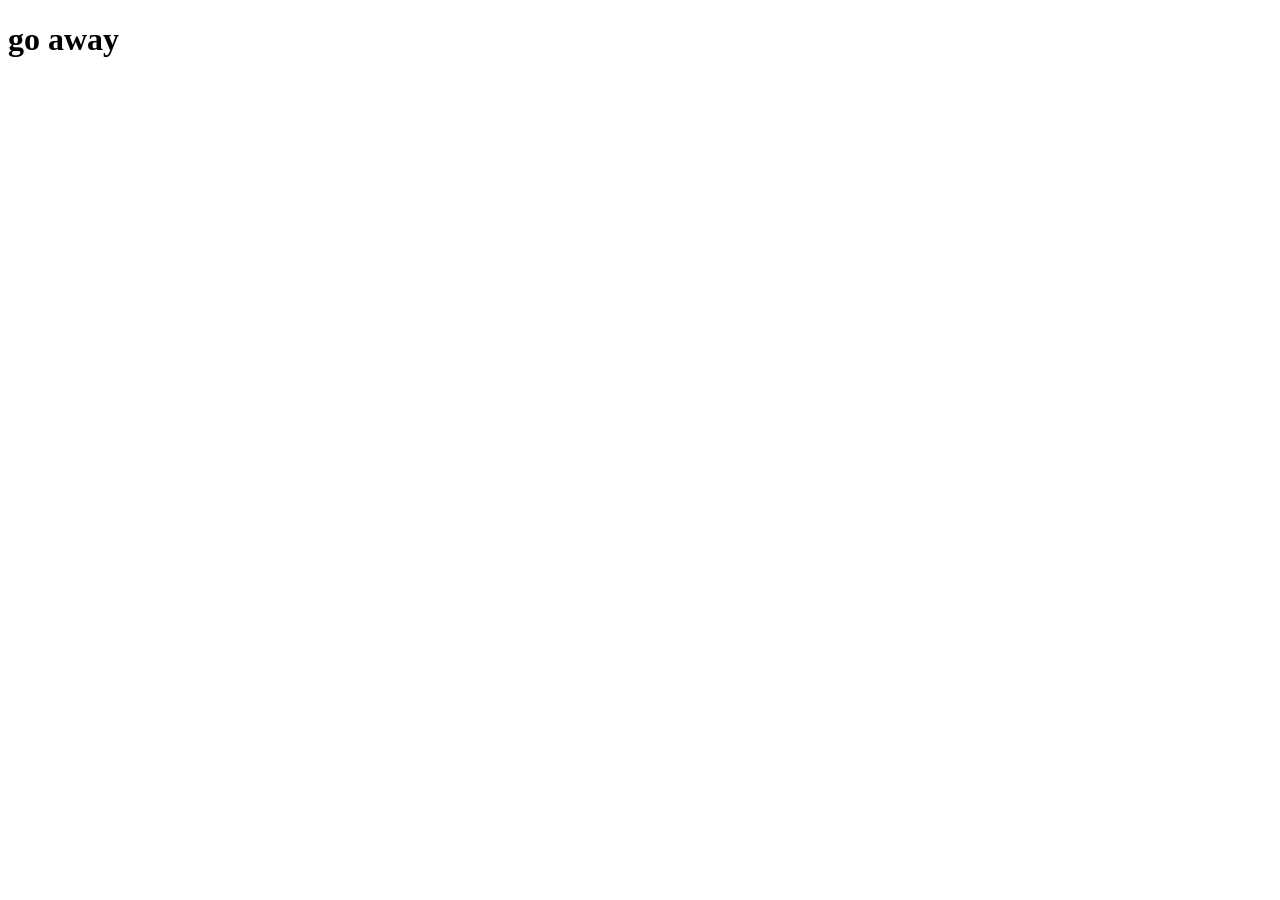
==== index.html @ fe4f71ed "Initial commit" ====
<!DOCTYPE html>
<html lang="en">
<head>
    <meta charset="UTF-8">
    <meta name="viewport" content="width=device-width, initial-scale=1.0">
    <title>My Site</title>
    <script src="https://cdn.tailwindcss.com"></script>
</head>
<body>
    <div class="bg-neutral-500 h-10 w-full border-2 border-neutral-800 rounded-md my-10 p-6 flex justify-center items-center">
        <h1 class="text-center font-mono font-extrabold text-white text-[40px]">go away</h1>
    </div>
</body>
</html>
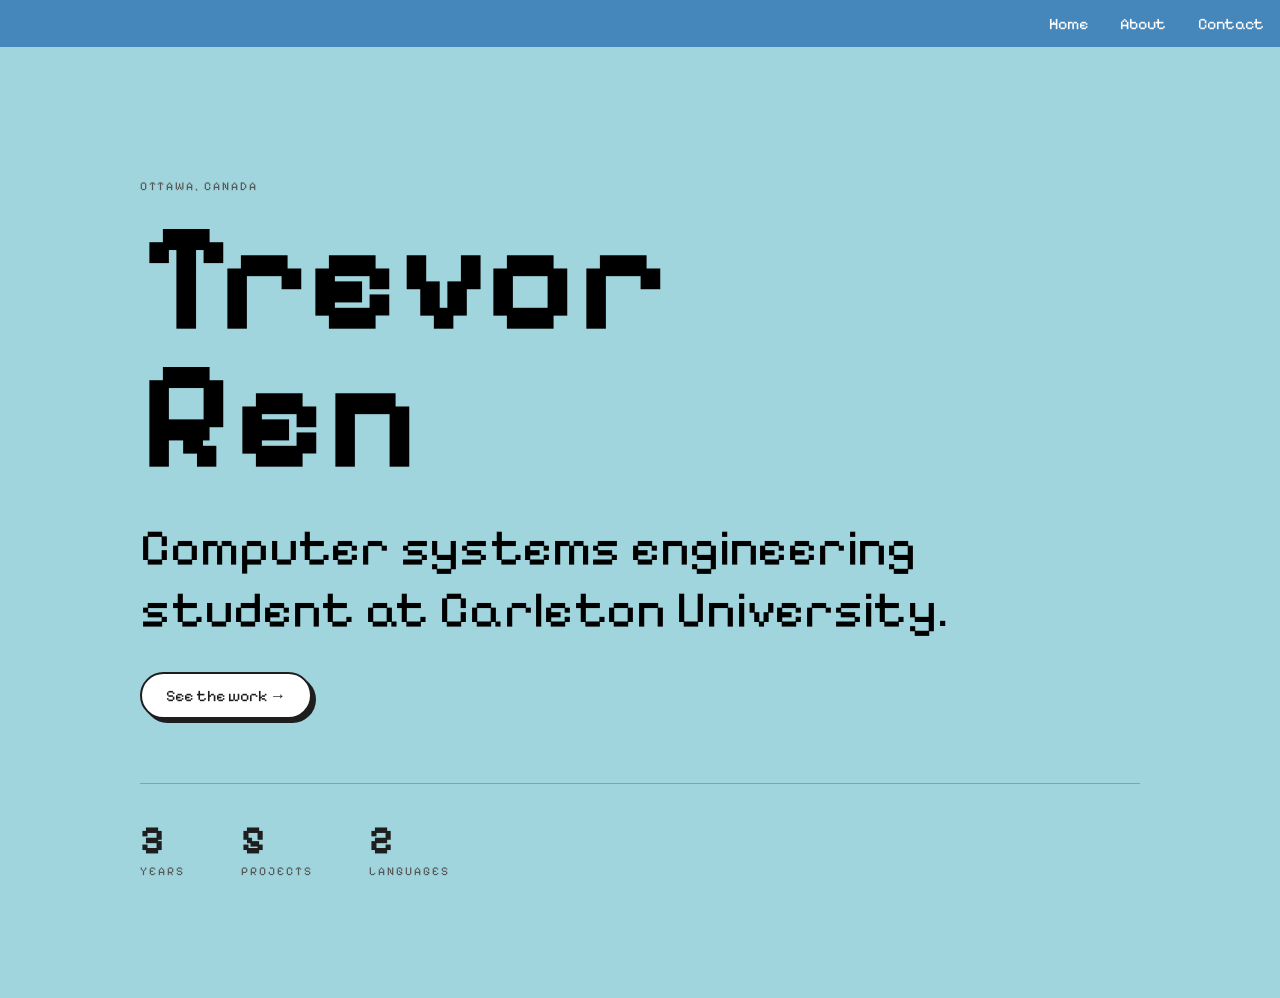
==== commit 032f558d: "title page" ====
--- a/index.html
+++ b/index.html
@@ -3,12 +3,29 @@
 <head>
     <meta charset="UTF-8">
     <meta name="viewport" content="width=device-width, initial-scale=1.0">
-    <title>My Site</title>
-    <script src="https://cdn.tailwindcss.com"></script>
+    <title>Trevor Ren</title>
+    <link rel="stylesheet" href="styles.css">
+
 </head>
 <body>
-    <div class="bg-neutral-500 h-10 w-full border-2 border-neutral-800 rounded-md my-10 p-6 flex justify-center items-center">
-        <h1 class="text-center font-mono font-extrabold text-white text-[40px]">go away</h1>
-    </div>
+    <ul>
+        <li><a href="index.html">Home</a></li>
+        <li><a href="about.html">About</a></li>
+        <li><a href="projects.html">Contact</a></li>
+    </ul>
+
+    <section class="intro">
+        <p class="location">OTTAWA, CANADA</p>
+        <h1>Trevor<br>Ren   </h1>
+        <p class="tagline">Computer systems engineering student at Carleton University.</p>
+
+        <a class="btn" href="#projects">See the work →</a>
+
+        <div class="stats">
+        <div><span>3</span>YEARS</div>
+        <div><span>5</span>PROJECTS</div>
+        <div><span>2</span>LANGUAGES</div>
+        </div>
+    </section>
 </body>
 </html>
--- a/styles.css
+++ b/styles.css
@@ -0,0 +1,103 @@
+@import url('https://fonts.googleapis.com/css2?family=Pixelify+Sans:wght@400..700&family=Silkscreen:wght@400;700&display=swap');
+
+
+
+body {
+  margin: 0;
+  font-family: "Pixelify Sans", sans-serif;
+  background-color: #a0d5dd;
+  background-size: 6px 6px;
+}
+ul {
+  list-style-type: none;
+  margin: 0;
+  padding: 0;
+  background-color: #4587bb;
+  display: flex;
+  justify-content: right;
+  align-items: center;
+  position: sticky;
+}
+
+ul li a {
+  display: block;
+  color: white;
+  padding: 14px 16px;
+  text-decoration: none;
+
+}
+
+ul li a:hover {
+    background-color: #40618a;
+    transform: translateY(-4px);  
+}
+.logo {
+    margin-right: auto;
+}
+.logo a {
+  padding: 8px 5px;
+}
+
+.logo img {
+  height: 36px;
+  display: inline;
+}
+.intro{
+  max-width: 1000px;
+  margin: 0 auto;
+  padding: 120px 24px;
+}
+.location {
+  font-size: 12px;
+  letter-spacing: 2px;
+  color: #555;
+}
+
+.intro h1 {
+  font-size: clamp(80px, 12vw, 160px); 
+  line-height: 0.9;
+  margin: 16px 0 32px;
+  
+}
+.tagline {
+  font-size: clamp(24px, 4vw, 56px);
+  line-height: 1.2;
+  font-weight: 400;
+  margin: 0 0 32px;
+}
+.btn {
+  display: inline-block;
+  padding: 12px 24px;
+  border: 2px solid #1e1e1e;
+  border-radius: 999px;
+  box-shadow: 4px 4px 0 #1e1e1e;
+  background: white;
+  color: #1e1e1e;
+  text-decoration: none;
+
+
+  background: linear-gradient(#1e1e1e, #1e1e1e) left / 0% 100% no-repeat, white;
+  transition: background-size 0.4s ease, color 0.4s ease;
+}
+.btn:hover {
+  transform: translateY(-3px);
+}
+
+.stats {
+  display: flex;
+  gap: 56px;
+  margin-top: 64px;
+  padding-top: 32px;
+  border-top: 1px solid #999;
+  font-size: 12px;
+  letter-spacing: 2px;
+  color: #555;
+}
+
+.stats span {
+  display: block;
+  font-size: 40px;
+  font-weight: 700;
+  letter-spacing: 0;
+  color: #1e1e1e;
+}
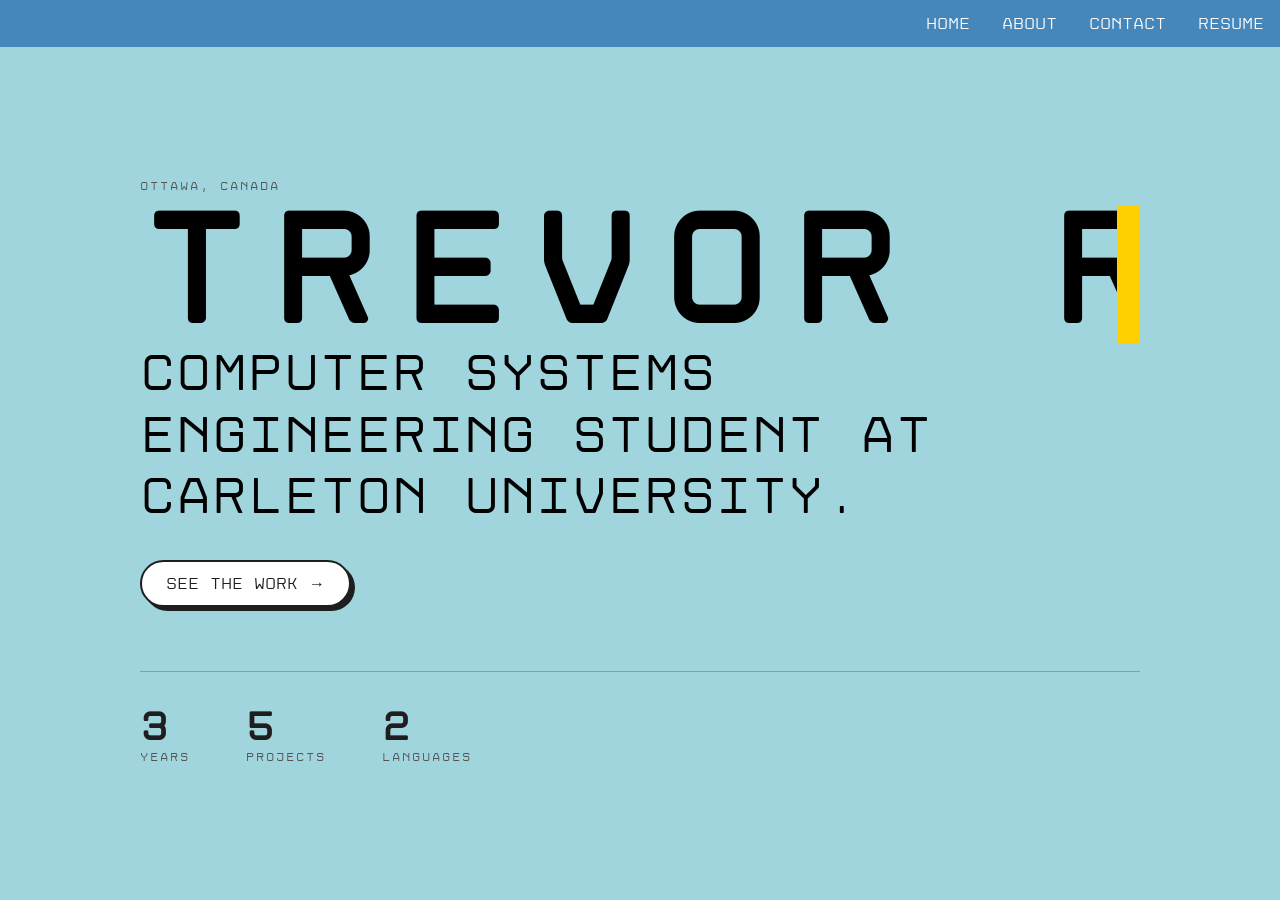
==== commit ed919b34: "title page update" ====
--- a/index.html
+++ b/index.html
@@ -12,11 +12,15 @@
         <li><a href="index.html">Home</a></li>
         <li><a href="about.html">About</a></li>
         <li><a href="projects.html">Contact</a></li>
+        <li><a href="">Resume</a></li>
     </ul>
 
     <section class="intro">
         <p class="location">OTTAWA, CANADA</p>
-        <h1>Trevor<br>Ren   </h1>
+        <h1 class="typewriter">
+            <span class="l1">Trevor</span>
+            <span class="l2">Ren</span>
+        </h1>
         <p class="tagline">Computer systems engineering student at Carleton University.</p>
 
         <a class="btn" href="#projects">See the work →</a>
--- a/styles.css
+++ b/styles.css
@@ -1,10 +1,12 @@
 @import url('https://fonts.googleapis.com/css2?family=Pixelify+Sans:wght@400..700&family=Silkscreen:wght@400;700&display=swap');
 
-
-
+@font-face {
+  font-family: "disketmono";
+  src: url(Disket-Mono-Regular.ttf)
+}
 body {
   margin: 0;
-  font-family: "Pixelify Sans", sans-serif;
+  font-family: "disketmono";
   background-color: #a0d5dd;
   background-size: 6px 6px;
 }
@@ -31,17 +33,8 @@
     background-color: #40618a;
     transform: translateY(-4px);  
 }
-.logo {
-    margin-right: auto;
-}
-.logo a {
-  padding: 8px 5px;
-}
 
-.logo img {
-  height: 36px;
-  display: inline;
-}
+
 .intro{
   max-width: 1000px;
   margin: 0 auto;
@@ -57,14 +50,35 @@
   font-size: clamp(80px, 12vw, 160px); 
   line-height: 0.9;
   margin: 16px 0 32px;
-  
+
+  overflow: hidden; /* Ensures the content is not revealed until the animation */
+  border-right: .15em solid rgb(255, 208, 0); /* The typwriter cursor */
+  white-space: nowrap; /* Keeps the content on a single line */
+  margin: 0 auto; /* Gives that scrolling effect as the typing happens */
+  letter-spacing: .15em; /* Adjust as needed */
+  animation: 
+    typing 3.5s steps(30, end),
+    blink-caret .75s step-end infinite;
 }
+
+@keyframes typing {
+  from { width: 0 }
+  to { width: 100% }
+}
+
+/* The typewriter cursor effect */
+@keyframes blink-caret {
+  from, to { border-color: transparent }
+  50% { border-color: rgb(255, 208, 0); }
+}
+
 .tagline {
   font-size: clamp(24px, 4vw, 56px);
   line-height: 1.2;
   font-weight: 400;
   margin: 0 0 32px;
 }
+
 .btn {
   display: inline-block;
   padding: 12px 24px;
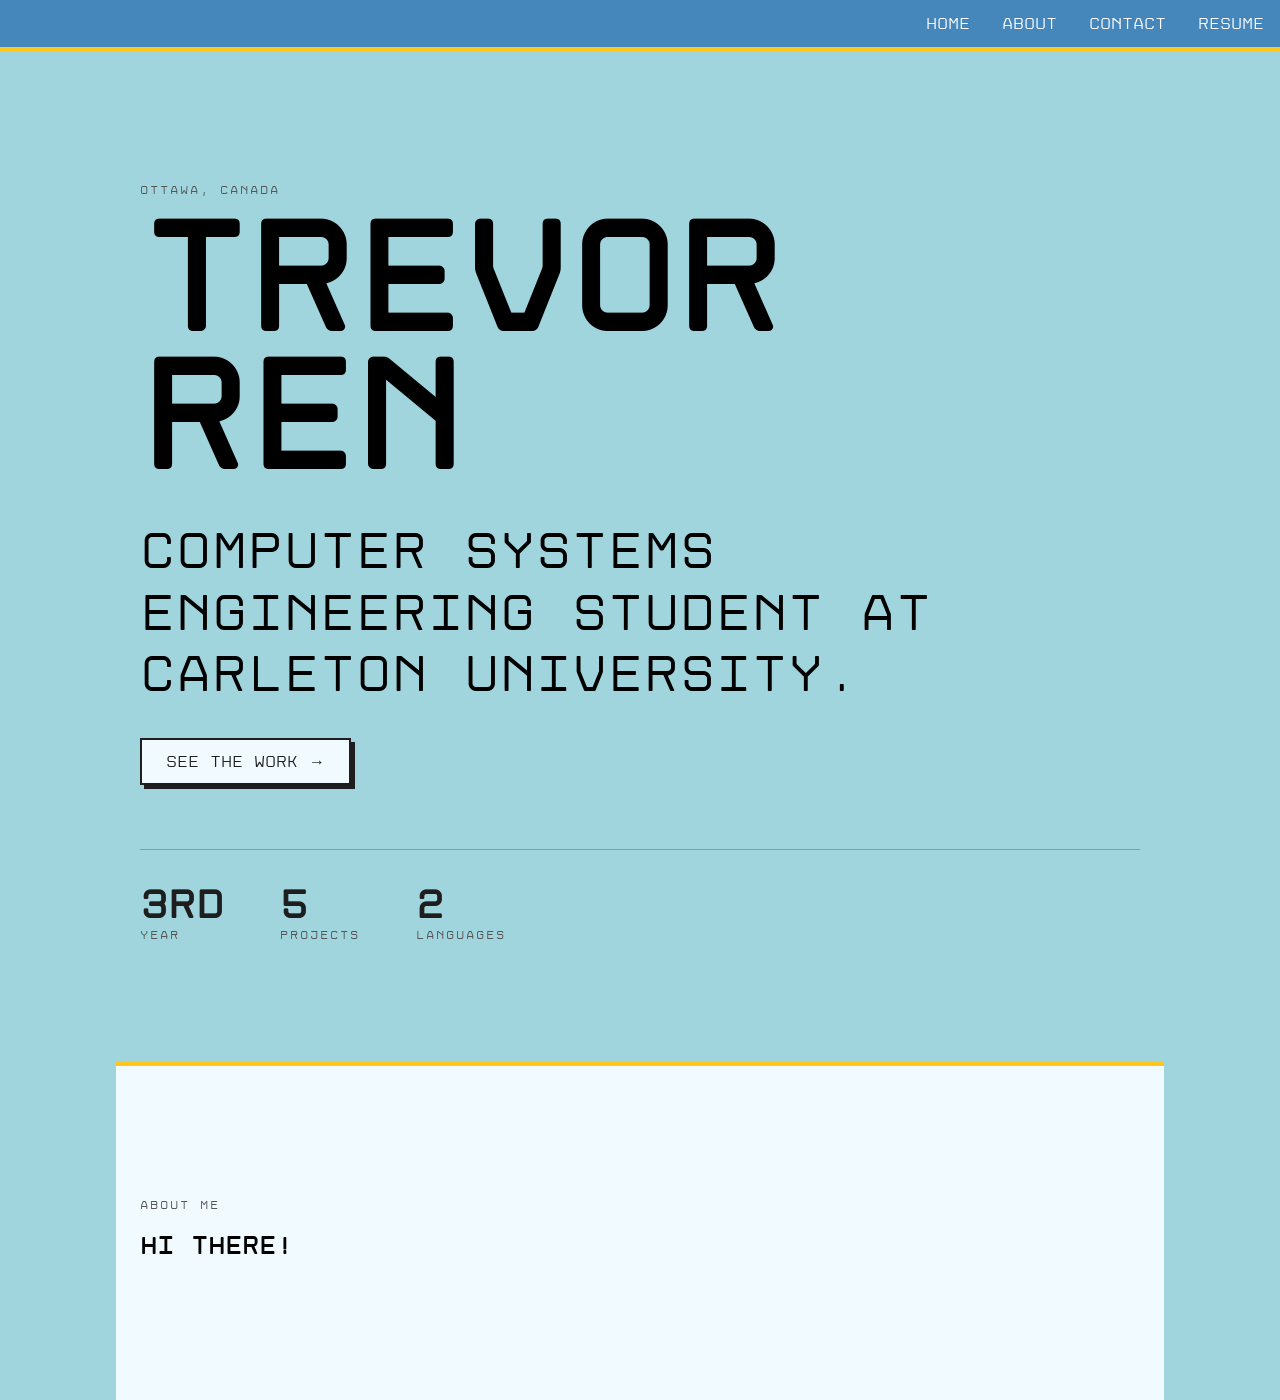
==== commit 4c0fdb5a: "new section" ====
--- a/index.html
+++ b/index.html
@@ -8,12 +8,15 @@
 
 </head>
 <body>
-    <ul>
-        <li><a href="index.html">Home</a></li>
-        <li><a href="about.html">About</a></li>
-        <li><a href="projects.html">Contact</a></li>
-        <li><a href="">Resume</a></li>
-    </ul>
+    <nav class = "navbar">
+        <ul>
+            <li><a href="index.html">Home</a></li>
+            <li><a href="about.html">About</a></li>
+            <li><a href="projects.html">Contact</a></li>
+            <li><a href="">Resume</a></li>
+        </ul>
+    </nav>
+    
 
     <section class="intro">
         <p class="location">OTTAWA, CANADA</p>
@@ -26,10 +29,21 @@
         <a class="btn" href="#projects">See the work →</a>
 
         <div class="stats">
-        <div><span>3</span>YEARS</div>
+        <div><span>3rd</span>YEAR</div>
         <div><span>5</span>PROJECTS</div>
         <div><span>2</span>LANGUAGES</div>
         </div>
     </section>
+    
+
+    <section class = "section">
+        <div class ="container">
+            <p class="location">About me</p>
+            <h2>Hi there!</h2>
+            
+        </div>
+    </section>
+
+
 </body>
 </html>
--- a/styles.css
+++ b/styles.css
@@ -4,21 +4,30 @@
   font-family: "disketmono";
   src: url(Disket-Mono-Regular.ttf)
 }
+
+/* body*/
 body {
   margin: 0;
   font-family: "disketmono";
   background-color: #a0d5dd;
   background-size: 6px 6px;
 }
+
+/*navbar */
+.navbar {
+  position: sticky;
+  top: 0;
+  z-index: 1;
+}
 ul {
   list-style-type: none;
   margin: 0;
   padding: 0;
   background-color: #4587bb;
+  border-bottom: 4px solid #ffc61b;
   display: flex;
   justify-content: right;
   align-items: center;
-  position: sticky;
 }
 
 ul li a {
@@ -34,6 +43,7 @@
     transform: translateY(-4px);  
 }
 
+/*intro page*/ 
 
 .intro{
   max-width: 1000px;
@@ -50,26 +60,6 @@
   font-size: clamp(80px, 12vw, 160px); 
   line-height: 0.9;
   margin: 16px 0 32px;
-
-  overflow: hidden; /* Ensures the content is not revealed until the animation */
-  border-right: .15em solid rgb(255, 208, 0); /* The typwriter cursor */
-  white-space: nowrap; /* Keeps the content on a single line */
-  margin: 0 auto; /* Gives that scrolling effect as the typing happens */
-  letter-spacing: .15em; /* Adjust as needed */
-  animation: 
-    typing 3.5s steps(30, end),
-    blink-caret .75s step-end infinite;
-}
-
-@keyframes typing {
-  from { width: 0 }
-  to { width: 100% }
-}
-
-/* The typewriter cursor effect */
-@keyframes blink-caret {
-  from, to { border-color: transparent }
-  50% { border-color: rgb(255, 208, 0); }
 }
 
 .tagline {
@@ -83,15 +73,11 @@
   display: inline-block;
   padding: 12px 24px;
   border: 2px solid #1e1e1e;
-  border-radius: 999px;
+  
   box-shadow: 4px 4px 0 #1e1e1e;
-  background: white;
+  background: #F1FAFF;
   color: #1e1e1e;
   text-decoration: none;
-
-
-  background: linear-gradient(#1e1e1e, #1e1e1e) left / 0% 100% no-repeat, white;
-  transition: background-size 0.4s ease, color 0.4s ease;
 }
 .btn:hover {
   transform: translateY(-3px);
@@ -115,3 +101,15 @@
   letter-spacing: 0;
   color: #1e1e1e;
 }
+
+/*about me*/
+
+.section{
+  background: #F1FAFF;
+  border-top: 4px solid #ffc61b;
+  max-width: 1000px;
+  margin: 0 auto;
+  padding: 120px 24px;
+}
+
+
